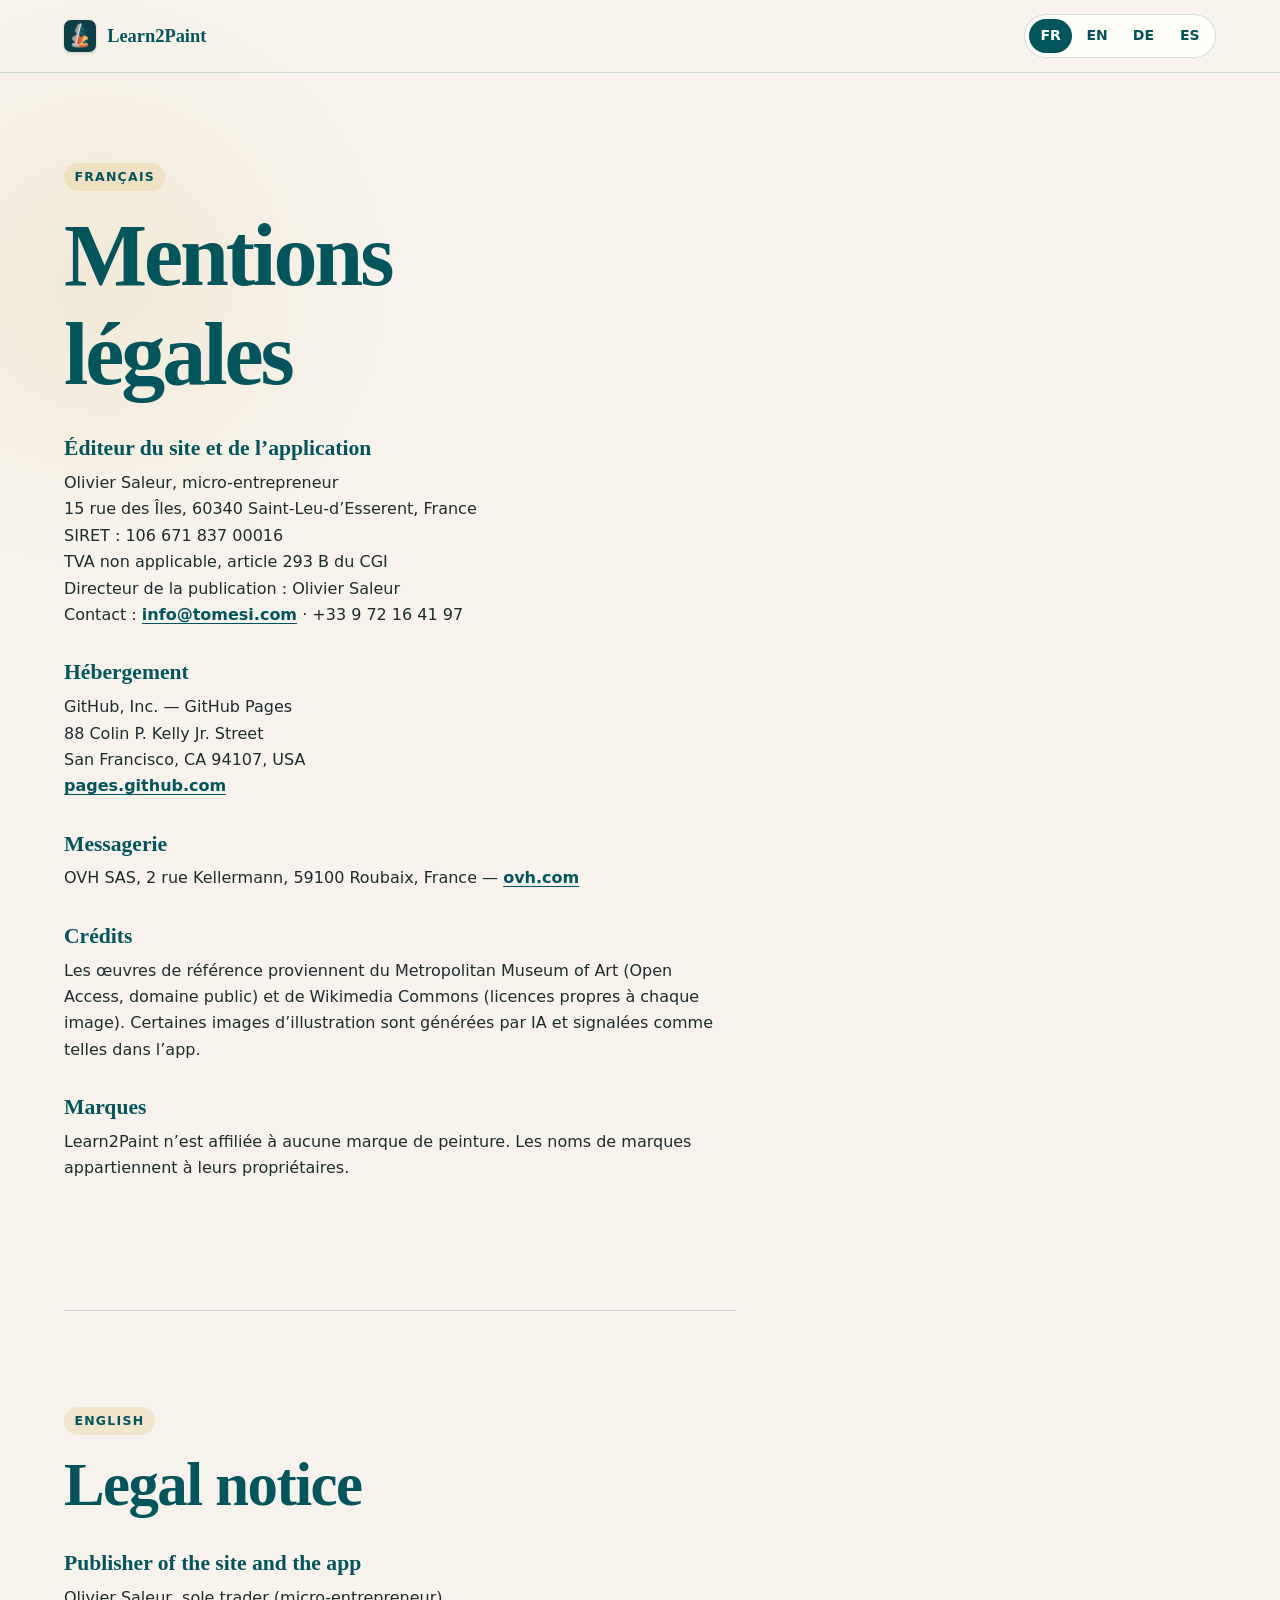
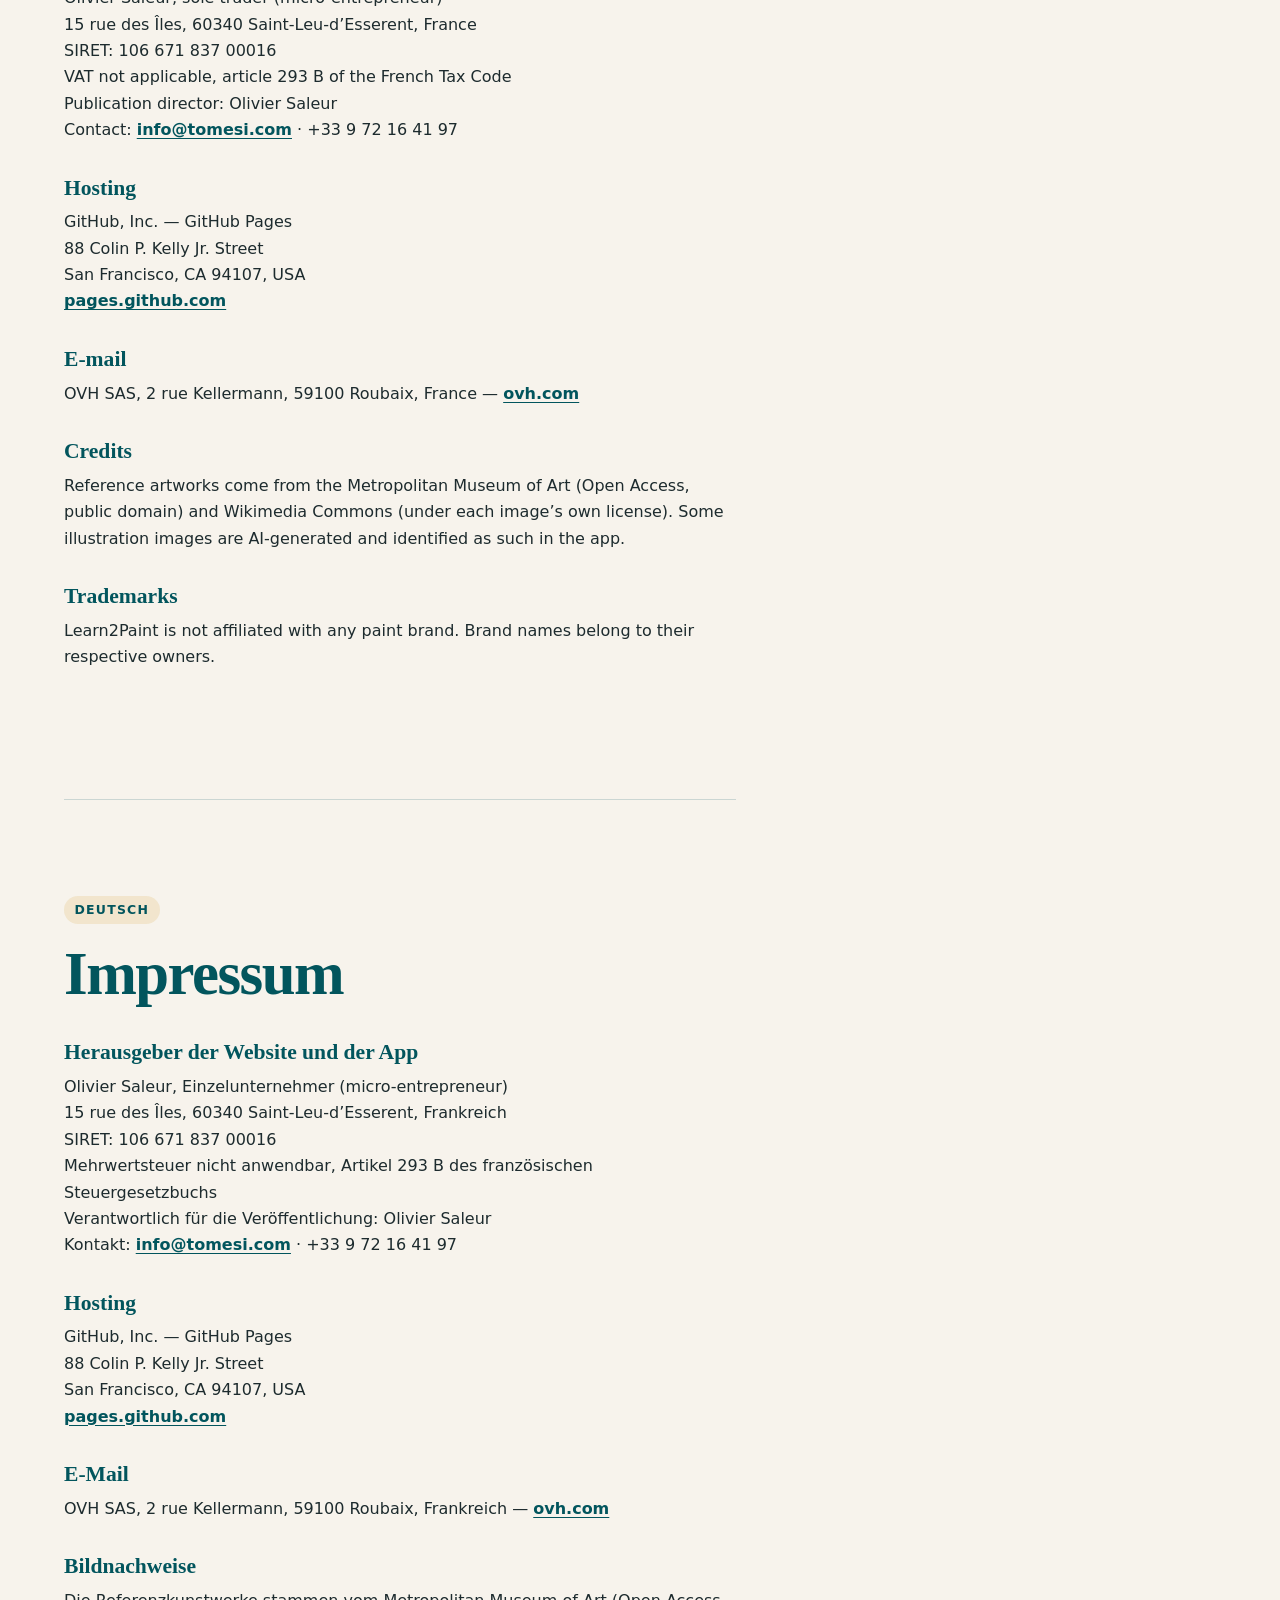
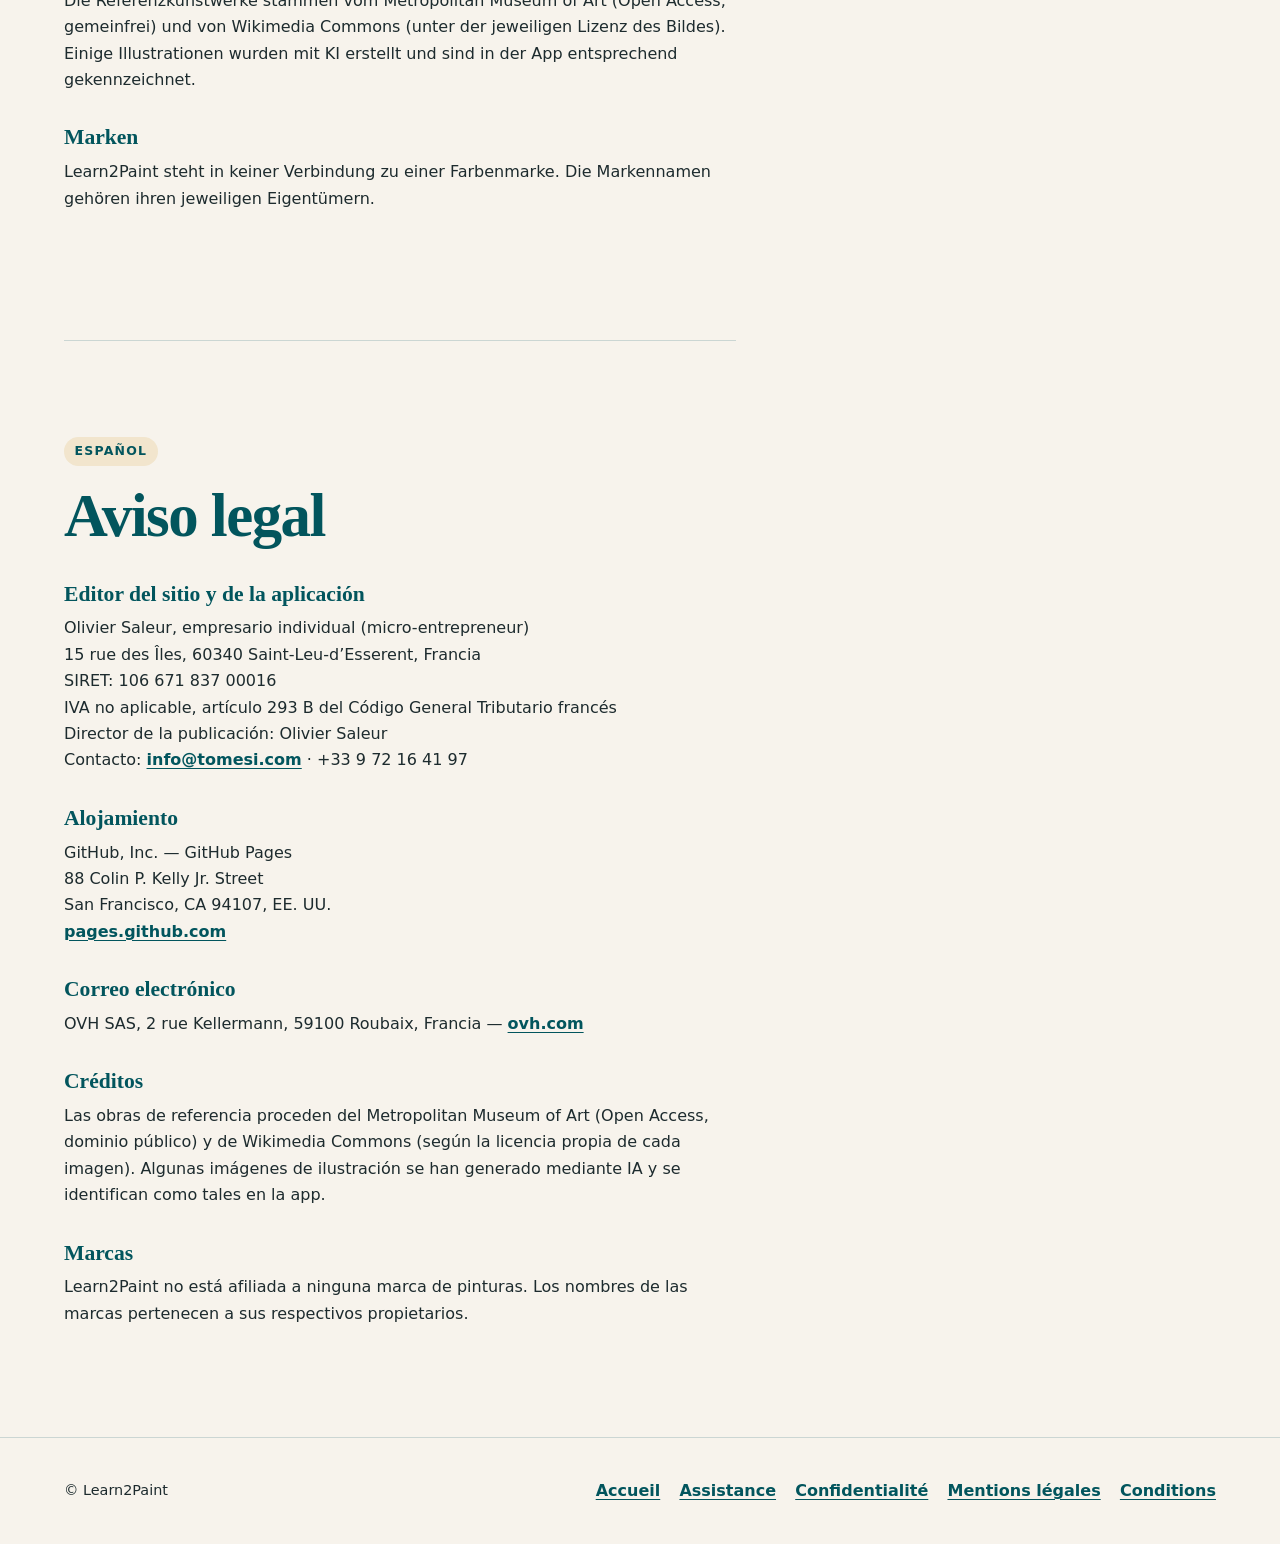
==== legal.html @ e727bf73 "Site Grey to Glory (copie de store/site) Co-Authored-By: Claude Opus 5.5 <noreply@anthropic.com>" ====
<!doctype html>
<html lang="fr">
<head>
  <meta charset="utf-8"><meta name="viewport" content="width=device-width, initial-scale=1">
  <meta name="description" content="Mentions légales et crédits de Learn2Paint.">
  <meta name="theme-color" content="#02555D" media="(prefers-color-scheme: light)"><meta name="theme-color" content="#142022" media="(prefers-color-scheme: dark)">
  <link rel="icon" type="image/png" href="logo.png"><link rel="apple-touch-icon" href="apple-touch-icon.png">
  <link rel="stylesheet" href="style.css"><title>Mentions légales — Learn2Paint</title>
</head>
<body>
  <header class="site-header"><div class="header-inner"><a class="brand" href="index.html"><img class="brand-mark brand-icon" src="logo.png" width="32" height="32" alt="">Learn2Paint</a><nav class="language-nav" aria-label="Choisir la langue / Choose language / Sprache wählen / Elegir idioma"><a href="#fr" lang="fr">FR</a><a href="#en" lang="en">EN</a><a href="#de" lang="de">DE</a><a href="#es" lang="es">ES</a></nav></div></header>
  <main class="page-shell">
    <section class="language-section prose-section" id="fr" aria-labelledby="legal-title"><span class="language-label">Français</span><h1 id="legal-title">Mentions légales</h1>
      <h3>Éditeur du site et de l’application</h3><p>Olivier Saleur, micro-entrepreneur<br>15 rue des Îles, 60340 Saint-Leu-d’Esserent, France<br>SIRET : 106 671 837 00016<br>TVA non applicable, article 293 B du CGI<br>Directeur de la publication : Olivier Saleur<br>Contact : <a href="mailto:info@tomesi.com">info@tomesi.com</a> · +33 9 72 16 41 97</p>
      <h3>Hébergement</h3><p>GitHub, Inc. — GitHub Pages<br>88 Colin P. Kelly Jr. Street<br>San Francisco, CA 94107, USA<br><a href="https://pages.github.com">pages.github.com</a></p>
      <h3>Messagerie</h3><p>OVH SAS, 2 rue Kellermann, 59100 Roubaix, France — <a href="https://www.ovh.com">ovh.com</a></p>
      <h3>Crédits</h3><p>Les œuvres de référence proviennent du Metropolitan Museum of Art (Open Access, domaine public) et de Wikimedia Commons (licences propres à chaque image). Certaines images d’illustration sont générées par IA et signalées comme telles dans l’app.</p>
      <h3>Marques</h3><p>Learn2Paint n’est affiliée à aucune marque de peinture. Les noms de marques appartiennent à leurs propriétaires.</p>
    </section>
    <section class="language-section prose-section" id="en" lang="en" aria-labelledby="legal-en-title"><span class="language-label">English</span><h2 id="legal-en-title">Legal notice</h2>
      <h3>Publisher of the site and the app</h3><p>Olivier Saleur, sole trader (micro-entrepreneur)<br>15 rue des Îles, 60340 Saint-Leu-d’Esserent, France<br>SIRET: 106 671 837 00016<br>VAT not applicable, article 293 B of the French Tax Code<br>Publication director: Olivier Saleur<br>Contact: <a href="mailto:info@tomesi.com">info@tomesi.com</a> · +33 9 72 16 41 97</p>
      <h3>Hosting</h3><p>GitHub, Inc. — GitHub Pages<br>88 Colin P. Kelly Jr. Street<br>San Francisco, CA 94107, USA<br><a href="https://pages.github.com">pages.github.com</a></p>
      <h3>E-mail</h3><p>OVH SAS, 2 rue Kellermann, 59100 Roubaix, France — <a href="https://www.ovh.com">ovh.com</a></p>
      <h3>Credits</h3><p>Reference artworks come from the Metropolitan Museum of Art (Open Access, public domain) and Wikimedia Commons (under each image’s own license). Some illustration images are AI-generated and identified as such in the app.</p>
      <h3>Trademarks</h3><p>Learn2Paint is not affiliated with any paint brand. Brand names belong to their respective owners.</p>
    </section>
    <section class="language-section prose-section" id="de" lang="de" aria-labelledby="legal-de-title"><span class="language-label">Deutsch</span><h2 id="legal-de-title">Impressum</h2>
      <h3>Herausgeber der Website und der App</h3><p>Olivier Saleur, Einzelunternehmer (micro-entrepreneur)<br>15 rue des Îles, 60340 Saint-Leu-d’Esserent, Frankreich<br>SIRET: 106 671 837 00016<br>Mehrwertsteuer nicht anwendbar, Artikel 293 B des französischen Steuergesetzbuchs<br>Verantwortlich für die Veröffentlichung: Olivier Saleur<br>Kontakt: <a href="mailto:info@tomesi.com">info@tomesi.com</a> · +33 9 72 16 41 97</p>
      <h3>Hosting</h3><p>GitHub, Inc. — GitHub Pages<br>88 Colin P. Kelly Jr. Street<br>San Francisco, CA 94107, USA<br><a href="https://pages.github.com">pages.github.com</a></p>
      <h3>E-Mail</h3><p>OVH SAS, 2 rue Kellermann, 59100 Roubaix, Frankreich — <a href="https://www.ovh.com">ovh.com</a></p>
      <h3>Bildnachweise</h3><p>Die Referenzkunstwerke stammen vom Metropolitan Museum of Art (Open Access, gemeinfrei) und von Wikimedia Commons (unter der jeweiligen Lizenz des Bildes). Einige Illustrationen wurden mit KI erstellt und sind in der App entsprechend gekennzeichnet.</p>
      <h3>Marken</h3><p>Learn2Paint steht in keiner Verbindung zu einer Farbenmarke. Die Markennamen gehören ihren jeweiligen Eigentümern.</p>
    </section>
    <section class="language-section prose-section" id="es" lang="es" aria-labelledby="legal-es-title"><span class="language-label">Español</span><h2 id="legal-es-title">Aviso legal</h2>
      <h3>Editor del sitio y de la aplicación</h3><p>Olivier Saleur, empresario individual (micro-entrepreneur)<br>15 rue des Îles, 60340 Saint-Leu-d’Esserent, Francia<br>SIRET: 106 671 837 00016<br>IVA no aplicable, artículo 293 B del Código General Tributario francés<br>Director de la publicación: Olivier Saleur<br>Contacto: <a href="mailto:info@tomesi.com">info@tomesi.com</a> · +33 9 72 16 41 97</p>
      <h3>Alojamiento</h3><p>GitHub, Inc. — GitHub Pages<br>88 Colin P. Kelly Jr. Street<br>San Francisco, CA 94107, EE. UU.<br><a href="https://pages.github.com">pages.github.com</a></p>
      <h3>Correo electrónico</h3><p>OVH SAS, 2 rue Kellermann, 59100 Roubaix, Francia — <a href="https://www.ovh.com">ovh.com</a></p>
      <h3>Créditos</h3><p>Las obras de referencia proceden del Metropolitan Museum of Art (Open Access, dominio público) y de Wikimedia Commons (según la licencia propia de cada imagen). Algunas imágenes de ilustración se han generado mediante IA y se identifican como tales en la app.</p>
      <h3>Marcas</h3><p>Learn2Paint no está afiliada a ninguna marca de pinturas. Los nombres de las marcas pertenecen a sus respectivos propietarios.</p>
    </section>
  </main>
  <footer class="site-footer"><div class="site-footer-inner"><p>© Learn2Paint</p><nav class="footer-nav" aria-label="Pied de page"><a href="index.html">Accueil</a><a href="support.html">Assistance</a><a href="privacy.html">Confidentialité</a><a href="legal.html">Mentions légales</a><a href="terms.html">Conditions</a></nav></div></footer>
</body></html>
---- style.css ----
:root {
  color-scheme: light dark;
  --paper: #f7f3ec;
  --paper-raised: #fffdf8;
  --ink: #1d2b2e;
  --petrol: #02555d;
  --clay: #c8553d;
  --clay-dark: #9f3f2d;
  --gold: #d8a83d;
  --line: rgba(2, 85, 93, 0.18);
  --shadow: 0 16px 40px rgba(29, 43, 46, 0.08);
}
* { box-sizing: border-box; }
html { scroll-behavior: smooth; }
body {
  margin: 0;
  background: radial-gradient(circle at 8% 6%, rgba(216, 168, 61, 0.12), transparent 18rem), var(--paper);
  color: var(--ink);
  font-family: -apple-system, BlinkMacSystemFont, "Segoe UI", system-ui, sans-serif;
  font-size: 1rem;
  line-height: 1.65;
}
a { color: var(--petrol); font-weight: 650; text-underline-offset: 0.18em; text-decoration-thickness: 0.08em; }
a:hover { color: var(--clay-dark); }
a:focus-visible, summary:focus-visible { outline: 3px solid var(--gold); outline-offset: 4px; border-radius: 0.2rem; }
.site-header { border-bottom: 1px solid var(--line); }
.header-inner, .page-shell, .site-footer-inner { width: min(100% - 2rem, 72rem); margin-inline: auto; }
.header-inner { display: flex; align-items: center; justify-content: space-between; gap: 1rem; min-height: 4.5rem; }
.brand { display: inline-flex; align-items: center; gap: 0.7rem; color: var(--petrol); font-family: "New York", Georgia, serif; font-size: 1.15rem; font-weight: 700; text-decoration: none; }
.brand-mark { width: 2rem; height: 2rem; flex: none; }
.language-nav { display: flex; align-items: center; gap: 0.25rem; padding: 0.25rem; border: 1px solid var(--line); border-radius: 999px; background: var(--paper-raised); }
.language-nav a { min-width: 2.65rem; padding: 0.35rem 0.65rem; border-radius: 999px; font-size: 0.875rem; text-align: center; text-decoration: none; }
.language-nav a:first-child { background: var(--petrol); color: #fff; }
main { padding: clamp(3rem, 7vw, 6.5rem) 0; }
.hero, .prose-section { max-width: 42rem; }
.eyebrow { margin: 0 0 0.75rem; color: var(--clay-dark); font-size: 0.82rem; font-weight: 800; letter-spacing: 0.14em; text-transform: uppercase; }
h1, h2, h3 { color: var(--petrol); font-family: "New York", Georgia, serif; line-height: 1.12; }
h1 { max-width: 13ch; margin: 0; font-size: clamp(2.7rem, 10vw, 5.5rem); letter-spacing: -0.035em; }
h2 { margin: 0 0 1rem; font-size: clamp(2rem, 7vw, 3.4rem); letter-spacing: -0.025em; }
h3 { margin: 0 0 0.6rem; font-size: 1.35rem; }
p, ul { margin-block: 0 1.25rem; }
.lead { max-width: 38rem; margin: 1.4rem 0 0; font-size: clamp(1.15rem, 3vw, 1.4rem); }
.hero-actions, .store-links { display: flex; flex-wrap: wrap; align-items: center; gap: 0.75rem; margin-top: 2rem; }
.button, .store-badge { display: inline-flex; align-items: center; justify-content: center; min-height: 3rem; padding: 0.7rem 1rem; border-radius: 0.8rem; background: var(--clay); color: #fff; font-size: 1.1875rem; font-weight: 750; text-decoration: none; box-shadow: 0 7px 18px rgba(159, 63, 45, 0.18); }
.button:hover, .store-badge:hover { background: var(--clay-dark); color: #fff; }
.store-badge { min-width: 10.5rem; background: var(--ink); box-shadow: none; }
.store-badge:hover { background: var(--petrol); }
.feature-grid { display: grid; grid-template-columns: 1fr; gap: 1rem; margin-top: clamp(3rem, 8vw, 6rem); }
.feature-card, .privacy-card, .contact-card, details { border: 1px solid var(--line); border-radius: 1rem; background: var(--paper-raised); box-shadow: var(--shadow); }
.feature-card { padding: 1.4rem; }
.feature-icon { width: 2.4rem; height: 2.4rem; margin-bottom: 1rem; color: var(--clay); }
.feature-card p { margin: 0; }
.privacy-card { position: relative; overflow: hidden; margin: clamp(3rem, 8vw, 6rem) 0; padding: clamp(1.5rem, 5vw, 2.5rem); border-left: 0.45rem solid var(--gold); }
.privacy-card h2 { max-width: 17ch; font-size: clamp(1.8rem, 5vw, 2.6rem); }
.privacy-card p:last-child { margin-bottom: 0; }
.language-section { scroll-margin-top: 1rem; }
.language-section + .language-section { margin-top: clamp(4.5rem, 12vw, 8rem); padding-top: clamp(3.5rem, 9vw, 6rem); border-top: 1px solid var(--line); }
.language-label { display: inline-block; margin-bottom: 1rem; padding: 0.25rem 0.65rem; border-radius: 999px; background: rgba(216, 168, 61, 0.18); color: var(--petrol); font-size: 0.78rem; font-weight: 850; letter-spacing: 0.1em; text-transform: uppercase; }
.prose-section h2 { font-size: clamp(2.2rem, 7vw, 3.8rem); }
.prose-section h3 { margin-top: 2rem; }
.prose-section li + li { margin-top: 0.65rem; }
.page-intro { max-width: 37rem; margin-bottom: 2.5rem; font-size: 1.12rem; }
.faq-list { display: grid; gap: 0.85rem; }
details { padding: 0 1.2rem; }
summary { cursor: pointer; color: var(--petrol); font-family: "New York", Georgia, serif; font-size: 1.1rem; font-weight: 700; line-height: 1.35; padding: 1.15rem 2rem 1.15rem 0; }
details p { padding: 0 0 1.2rem; }
.contact-card { margin-top: 2rem; padding: 1.4rem; }
.contact-card p:last-child, .legal-list { margin-bottom: 0; }
.notice { margin: 1.5rem 0; padding: 1rem 1.1rem; border-left: 0.35rem solid var(--clay); background: rgba(200, 85, 61, 0.09); border-radius: 0 0.75rem 0.75rem 0; }
.updated { color: var(--petrol); font-weight: 750; }
.site-footer { padding: 2.5rem 0; border-top: 1px solid var(--line); }
.site-footer-inner { display: grid; gap: 1rem; }
.footer-nav { display: flex; flex-wrap: wrap; gap: 0.6rem 1.2rem; }
.site-footer p { margin: 0; font-size: 0.9rem; }
@media (max-width: 34rem) {
  .header-inner { align-items: flex-start; flex-direction: column; padding-block: 0.85rem; }
  .language-nav { width: 100%; }
  .language-nav a { flex: 1; min-width: 0; padding-inline: 0.35rem; }
}
@media (min-width: 42rem) {
  .feature-grid { grid-template-columns: repeat(2, 1fr); }
  .site-footer-inner { grid-template-columns: 1fr auto; align-items: center; }
}
@media (min-width: 64rem) { .feature-grid { grid-template-columns: repeat(3, 1fr); } }
@media (prefers-reduced-motion: reduce) { html { scroll-behavior: auto; } }
@media (prefers-color-scheme: dark) {
  :root { --paper: #142022; --paper-raised: #1b2b2e; --ink: #e9e4da; --petrol: #7cc6c9; --clay-dark: #ef8068; --line: rgba(124, 198, 201, 0.22); --shadow: 0 16px 40px rgba(0, 0, 0, 0.16); }
  body { background: radial-gradient(circle at 8% 6%, rgba(216, 168, 61, 0.08), transparent 18rem), var(--paper); }
  .language-nav a:first-child, .store-badge { color: #102022; }
  .language-nav a:first-child { background: #7cc6c9; }
  .store-badge { background: #e9e4da; }
  .button, .button:hover { color: #fff; }
}

/* The app icon as the logo: rounded like on the home screen. */
.brand-icon { border-radius: 22%; box-shadow: 0 1px 3px rgba(0, 0, 0, 0.18); }

/* Not published yet: shown, not clickable. */
.store-badge-soon, .store-badge-soon:hover { background: transparent; color: var(--muted, #6b6f6a); border: 1.5px dashed currentColor; box-shadow: none; cursor: default; }
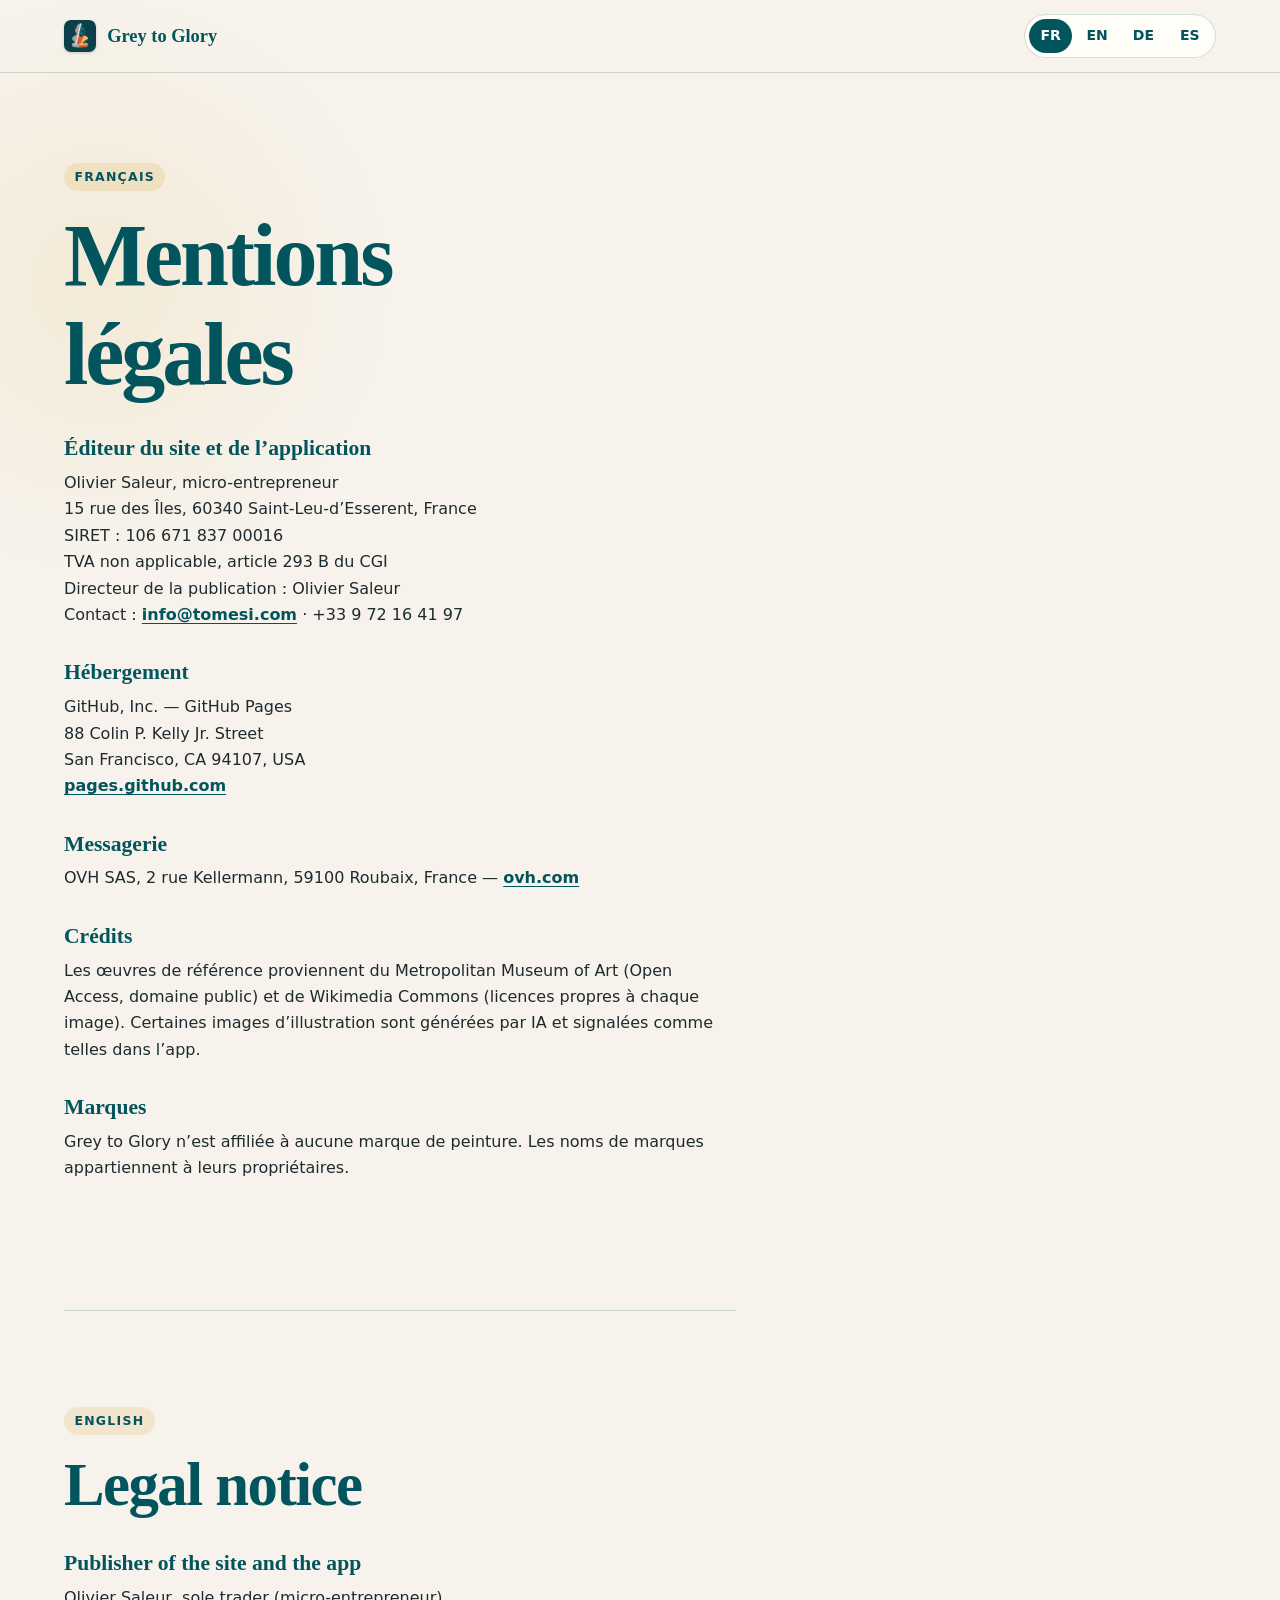
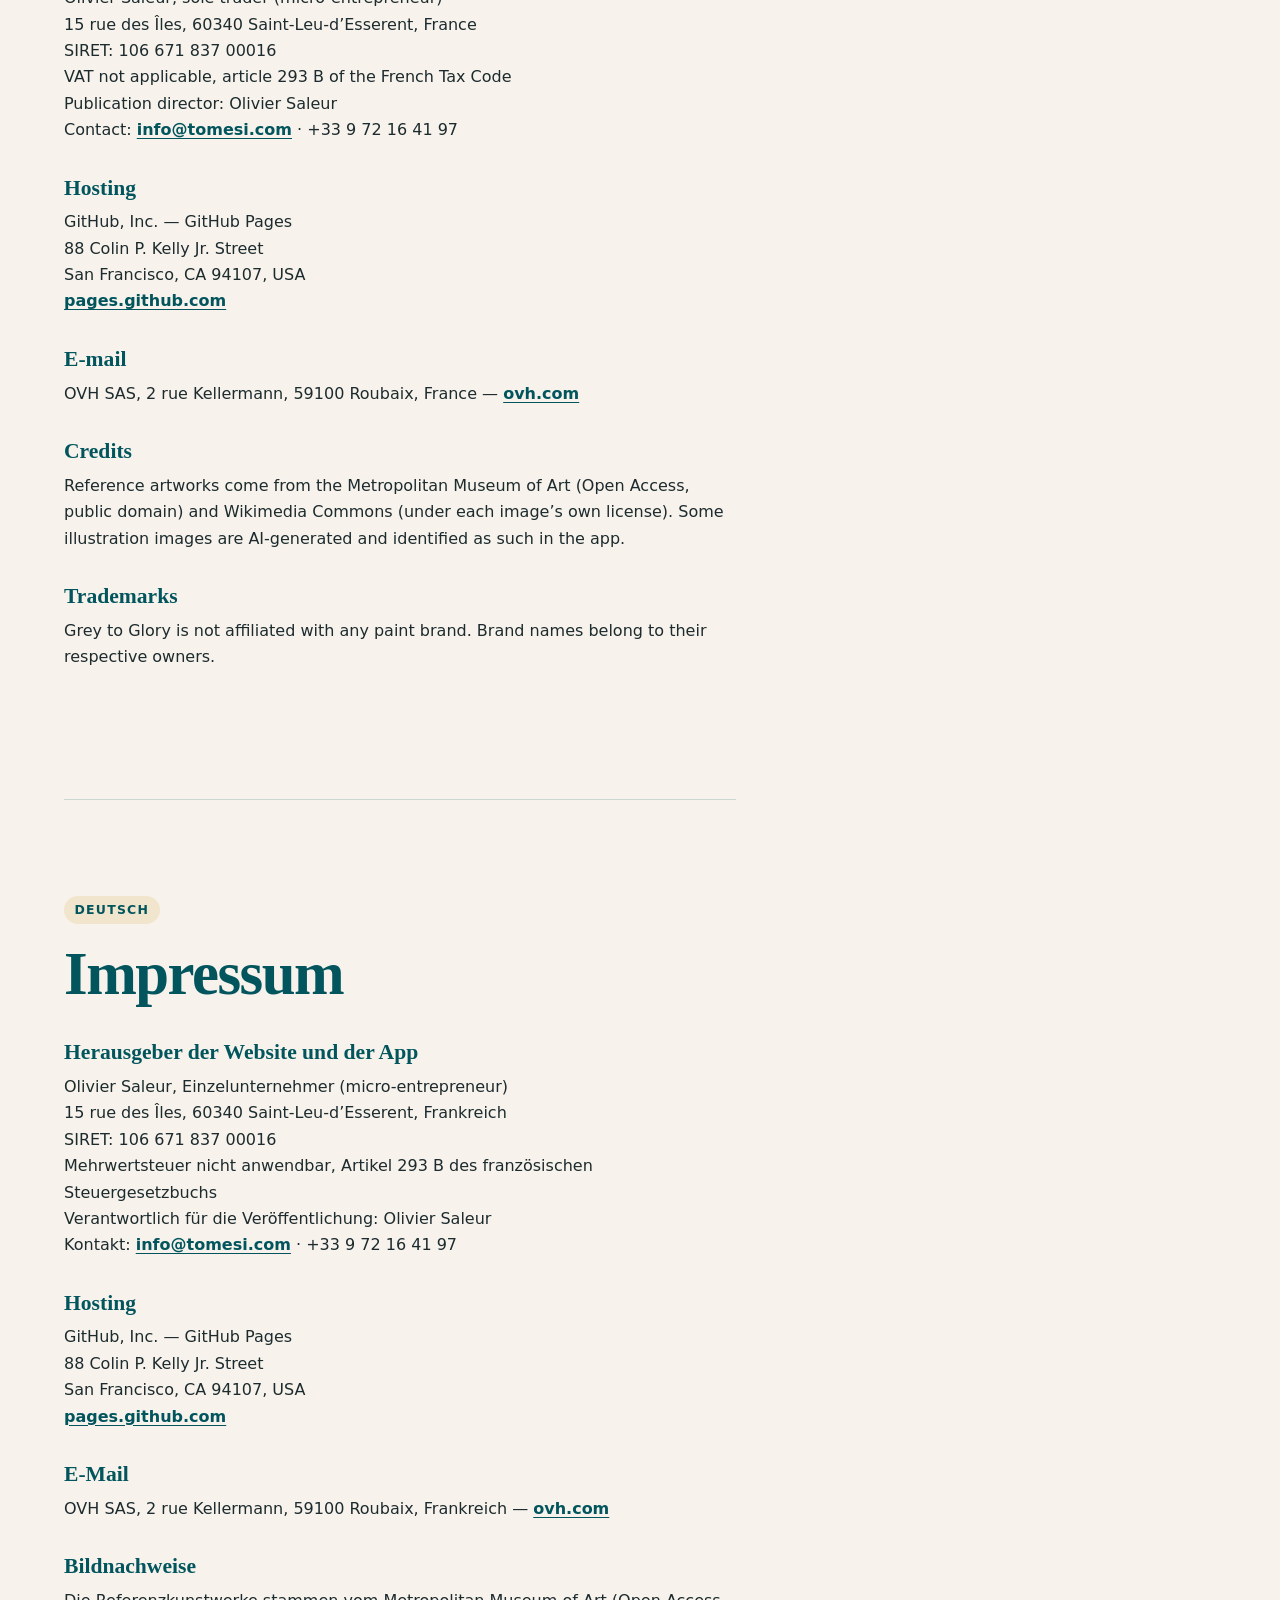
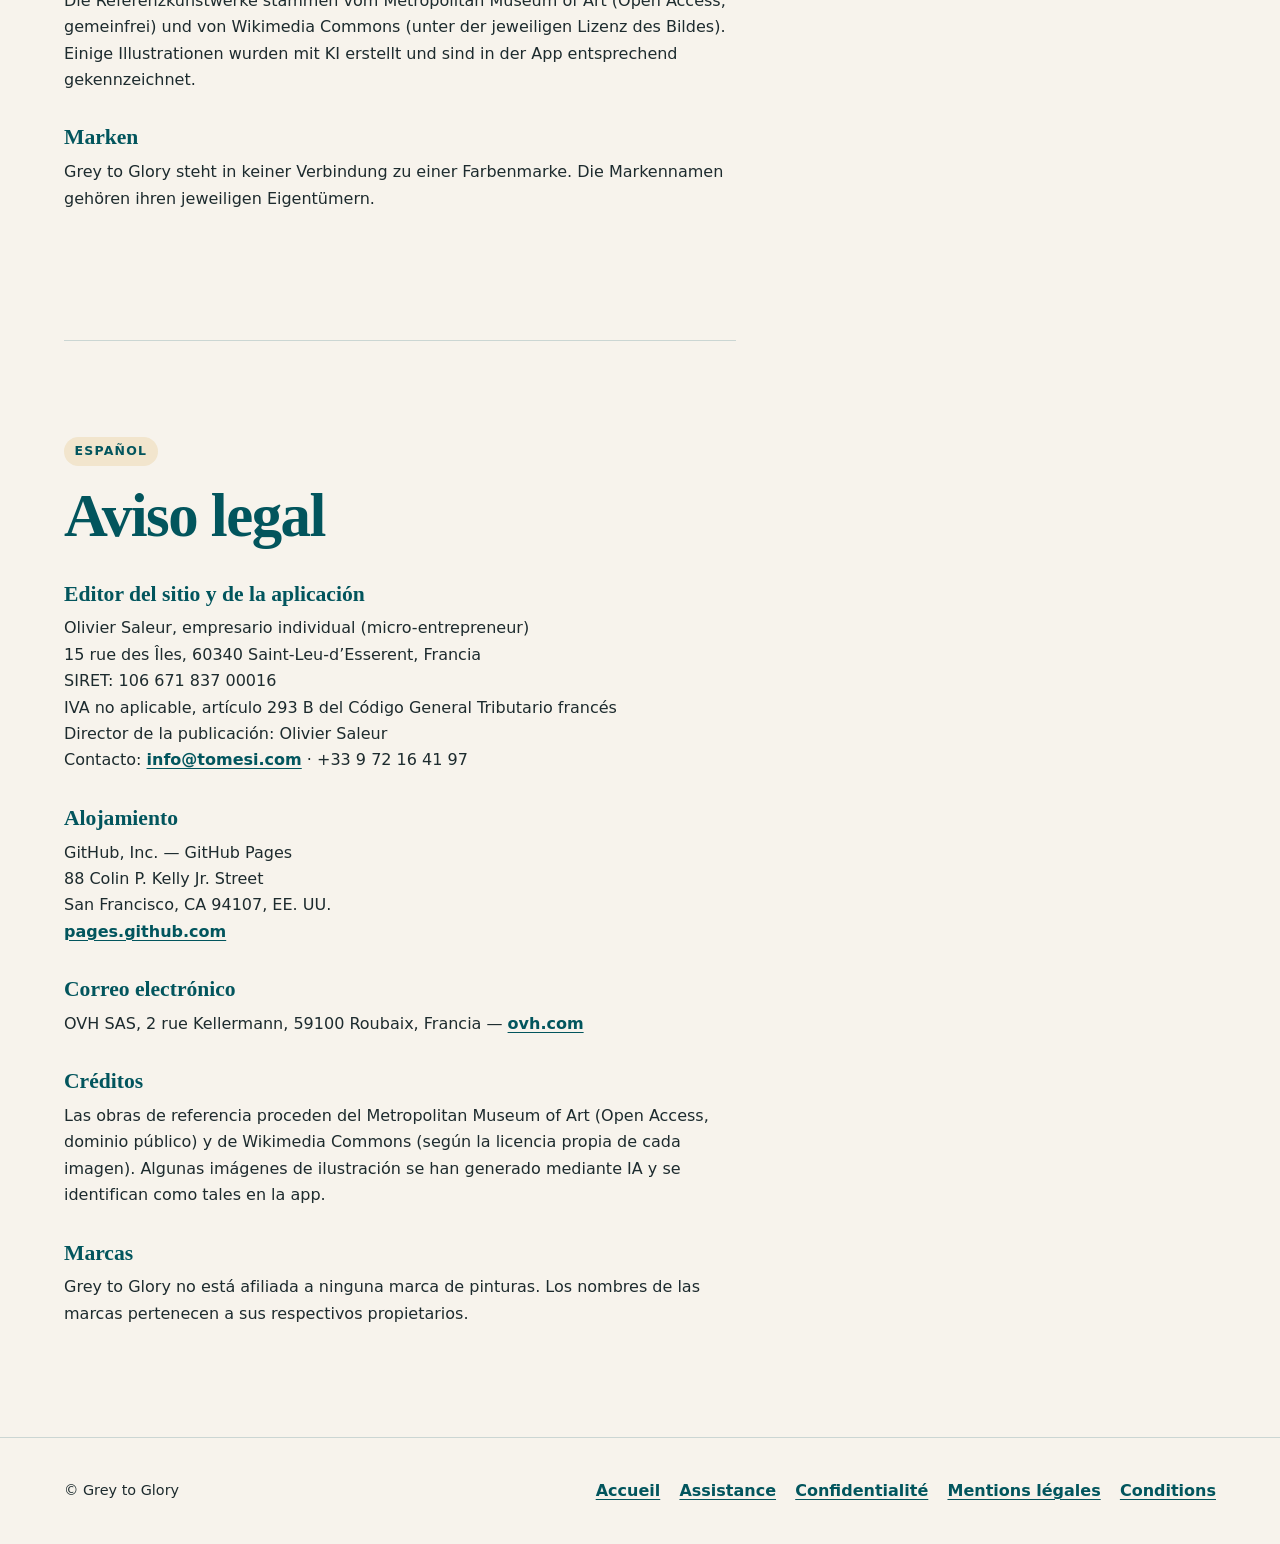
==== commit 9d088e20: "Grey to Glory partout, nouvel accueil : une langue à la fois et de vraies captures Co-Authored-By: C" ====
--- a/legal.html
+++ b/legal.html
@@ -2,42 +2,42 @@
 <html lang="fr">
 <head>
   <meta charset="utf-8"><meta name="viewport" content="width=device-width, initial-scale=1">
-  <meta name="description" content="Mentions légales et crédits de Learn2Paint.">
+  <meta name="description" content="Mentions légales et crédits de Grey to Glory.">
   <meta name="theme-color" content="#02555D" media="(prefers-color-scheme: light)"><meta name="theme-color" content="#142022" media="(prefers-color-scheme: dark)">
   <link rel="icon" type="image/png" href="logo.png"><link rel="apple-touch-icon" href="apple-touch-icon.png">
-  <link rel="stylesheet" href="style.css"><title>Mentions légales — Learn2Paint</title>
+  <link rel="stylesheet" href="style.css"><title>Mentions légales — Grey to Glory</title>
 </head>
 <body>
-  <header class="site-header"><div class="header-inner"><a class="brand" href="index.html"><img class="brand-mark brand-icon" src="logo.png" width="32" height="32" alt="">Learn2Paint</a><nav class="language-nav" aria-label="Choisir la langue / Choose language / Sprache wählen / Elegir idioma"><a href="#fr" lang="fr">FR</a><a href="#en" lang="en">EN</a><a href="#de" lang="de">DE</a><a href="#es" lang="es">ES</a></nav></div></header>
+  <header class="site-header"><div class="header-inner"><a class="brand" href="index.html"><img class="brand-mark brand-icon" src="logo.png" width="32" height="32" alt="">Grey to Glory</a><nav class="language-nav" aria-label="Choisir la langue / Choose language / Sprache wählen / Elegir idioma"><a href="#fr" lang="fr">FR</a><a href="#en" lang="en">EN</a><a href="#de" lang="de">DE</a><a href="#es" lang="es">ES</a></nav></div></header>
   <main class="page-shell">
     <section class="language-section prose-section" id="fr" aria-labelledby="legal-title"><span class="language-label">Français</span><h1 id="legal-title">Mentions légales</h1>
       <h3>Éditeur du site et de l’application</h3><p>Olivier Saleur, micro-entrepreneur<br>15 rue des Îles, 60340 Saint-Leu-d’Esserent, France<br>SIRET : 106 671 837 00016<br>TVA non applicable, article 293 B du CGI<br>Directeur de la publication : Olivier Saleur<br>Contact : <a href="mailto:info@tomesi.com">info@tomesi.com</a> · +33 9 72 16 41 97</p>
       <h3>Hébergement</h3><p>GitHub, Inc. — GitHub Pages<br>88 Colin P. Kelly Jr. Street<br>San Francisco, CA 94107, USA<br><a href="https://pages.github.com">pages.github.com</a></p>
       <h3>Messagerie</h3><p>OVH SAS, 2 rue Kellermann, 59100 Roubaix, France — <a href="https://www.ovh.com">ovh.com</a></p>
       <h3>Crédits</h3><p>Les œuvres de référence proviennent du Metropolitan Museum of Art (Open Access, domaine public) et de Wikimedia Commons (licences propres à chaque image). Certaines images d’illustration sont générées par IA et signalées comme telles dans l’app.</p>
-      <h3>Marques</h3><p>Learn2Paint n’est affiliée à aucune marque de peinture. Les noms de marques appartiennent à leurs propriétaires.</p>
+      <h3>Marques</h3><p>Grey to Glory n’est affiliée à aucune marque de peinture. Les noms de marques appartiennent à leurs propriétaires.</p>
     </section>
     <section class="language-section prose-section" id="en" lang="en" aria-labelledby="legal-en-title"><span class="language-label">English</span><h2 id="legal-en-title">Legal notice</h2>
       <h3>Publisher of the site and the app</h3><p>Olivier Saleur, sole trader (micro-entrepreneur)<br>15 rue des Îles, 60340 Saint-Leu-d’Esserent, France<br>SIRET: 106 671 837 00016<br>VAT not applicable, article 293 B of the French Tax Code<br>Publication director: Olivier Saleur<br>Contact: <a href="mailto:info@tomesi.com">info@tomesi.com</a> · +33 9 72 16 41 97</p>
       <h3>Hosting</h3><p>GitHub, Inc. — GitHub Pages<br>88 Colin P. Kelly Jr. Street<br>San Francisco, CA 94107, USA<br><a href="https://pages.github.com">pages.github.com</a></p>
       <h3>E-mail</h3><p>OVH SAS, 2 rue Kellermann, 59100 Roubaix, France — <a href="https://www.ovh.com">ovh.com</a></p>
       <h3>Credits</h3><p>Reference artworks come from the Metropolitan Museum of Art (Open Access, public domain) and Wikimedia Commons (under each image’s own license). Some illustration images are AI-generated and identified as such in the app.</p>
-      <h3>Trademarks</h3><p>Learn2Paint is not affiliated with any paint brand. Brand names belong to their respective owners.</p>
+      <h3>Trademarks</h3><p>Grey to Glory is not affiliated with any paint brand. Brand names belong to their respective owners.</p>
     </section>
     <section class="language-section prose-section" id="de" lang="de" aria-labelledby="legal-de-title"><span class="language-label">Deutsch</span><h2 id="legal-de-title">Impressum</h2>
       <h3>Herausgeber der Website und der App</h3><p>Olivier Saleur, Einzelunternehmer (micro-entrepreneur)<br>15 rue des Îles, 60340 Saint-Leu-d’Esserent, Frankreich<br>SIRET: 106 671 837 00016<br>Mehrwertsteuer nicht anwendbar, Artikel 293 B des französischen Steuergesetzbuchs<br>Verantwortlich für die Veröffentlichung: Olivier Saleur<br>Kontakt: <a href="mailto:info@tomesi.com">info@tomesi.com</a> · +33 9 72 16 41 97</p>
       <h3>Hosting</h3><p>GitHub, Inc. — GitHub Pages<br>88 Colin P. Kelly Jr. Street<br>San Francisco, CA 94107, USA<br><a href="https://pages.github.com">pages.github.com</a></p>
       <h3>E-Mail</h3><p>OVH SAS, 2 rue Kellermann, 59100 Roubaix, Frankreich — <a href="https://www.ovh.com">ovh.com</a></p>
       <h3>Bildnachweise</h3><p>Die Referenzkunstwerke stammen vom Metropolitan Museum of Art (Open Access, gemeinfrei) und von Wikimedia Commons (unter der jeweiligen Lizenz des Bildes). Einige Illustrationen wurden mit KI erstellt und sind in der App entsprechend gekennzeichnet.</p>
-      <h3>Marken</h3><p>Learn2Paint steht in keiner Verbindung zu einer Farbenmarke. Die Markennamen gehören ihren jeweiligen Eigentümern.</p>
+      <h3>Marken</h3><p>Grey to Glory steht in keiner Verbindung zu einer Farbenmarke. Die Markennamen gehören ihren jeweiligen Eigentümern.</p>
     </section>
     <section class="language-section prose-section" id="es" lang="es" aria-labelledby="legal-es-title"><span class="language-label">Español</span><h2 id="legal-es-title">Aviso legal</h2>
       <h3>Editor del sitio y de la aplicación</h3><p>Olivier Saleur, empresario individual (micro-entrepreneur)<br>15 rue des Îles, 60340 Saint-Leu-d’Esserent, Francia<br>SIRET: 106 671 837 00016<br>IVA no aplicable, artículo 293 B del Código General Tributario francés<br>Director de la publicación: Olivier Saleur<br>Contacto: <a href="mailto:info@tomesi.com">info@tomesi.com</a> · +33 9 72 16 41 97</p>
       <h3>Alojamiento</h3><p>GitHub, Inc. — GitHub Pages<br>88 Colin P. Kelly Jr. Street<br>San Francisco, CA 94107, EE. UU.<br><a href="https://pages.github.com">pages.github.com</a></p>
       <h3>Correo electrónico</h3><p>OVH SAS, 2 rue Kellermann, 59100 Roubaix, Francia — <a href="https://www.ovh.com">ovh.com</a></p>
       <h3>Créditos</h3><p>Las obras de referencia proceden del Metropolitan Museum of Art (Open Access, dominio público) y de Wikimedia Commons (según la licencia propia de cada imagen). Algunas imágenes de ilustración se han generado mediante IA y se identifican como tales en la app.</p>
-      <h3>Marcas</h3><p>Learn2Paint no está afiliada a ninguna marca de pinturas. Los nombres de las marcas pertenecen a sus respectivos propietarios.</p>
+      <h3>Marcas</h3><p>Grey to Glory no está afiliada a ninguna marca de pinturas. Los nombres de las marcas pertenecen a sus respectivos propietarios.</p>
     </section>
   </main>
-  <footer class="site-footer"><div class="site-footer-inner"><p>© Learn2Paint</p><nav class="footer-nav" aria-label="Pied de page"><a href="index.html">Accueil</a><a href="support.html">Assistance</a><a href="privacy.html">Confidentialité</a><a href="legal.html">Mentions légales</a><a href="terms.html">Conditions</a></nav></div></footer>
+  <footer class="site-footer"><div class="site-footer-inner"><p>© Grey to Glory</p><nav class="footer-nav" aria-label="Pied de page"><a href="index.html">Accueil</a><a href="support.html">Assistance</a><a href="privacy.html">Confidentialité</a><a href="legal.html">Mentions légales</a><a href="terms.html">Conditions</a></nav></div></footer>
 </body></html>
--- a/style.css
+++ b/style.css
@@ -2,6 +2,7 @@
   color-scheme: light dark;
   --paper: #f7f3ec;
   --paper-raised: #fffdf8;
+  --muted: #6b6f6a;
   --ink: #1d2b2e;
   --petrol: #02555d;
   --clay: #c8553d;
@@ -97,3 +98,33 @@
 
 /* Not published yet: shown, not clickable. */
 .store-badge-soon, .store-badge-soon:hover { background: transparent; color: var(--muted, #6b6f6a); border: 1.5px dashed currentColor; box-shadow: none; cursor: default; }
+
+/* Home: one language at a time (the one in the address, French by default), real screenshots instead of icon cards. */
+.home main { padding-top: clamp(2rem, 5vw, 4rem); }
+.home .language-section { display: none; }
+.home .language-section:target, .home main:not(:has(.language-section:target)) #fr { display: block; }
+.home .language-section + .language-section { margin: 0; padding: 0; border: 0; }
+.home:has(#en:target) .language-nav a[href="#en"], .home:has(#es:target) .language-nav a[href="#es"], .home:has(#de:target) .language-nav a[href="#de"],
+.home:not(:has(.language-section:target)) .language-nav a[href="#fr"], .home:has(#fr:target) .language-nav a[href="#fr"] { background: var(--petrol); color: #fff; }
+.home .language-nav a:first-child { background: none; color: var(--petrol); }
+.home:not(:has(.language-section:target)) .language-nav a[href="#fr"], .home:has(#fr:target) .language-nav a[href="#fr"] { background: var(--petrol); color: #fff; }
+.hero { display: grid; gap: 2.5rem; align-items: center; max-width: none; }
+.title { max-width: 14ch; margin: 0; font-size: clamp(2.5rem, 8vw, 4.6rem); letter-spacing: -0.03em; }
+.actions { display: flex; flex-wrap: wrap; align-items: center; gap: 0.6rem 1.4rem; margin: 2rem 0 0; }
+.text-link { text-decoration: none; }
+.shot { display: block; width: min(100%, 17.5rem); height: auto; border-radius: 2rem; border: 1px solid var(--line); box-shadow: 0 24px 50px -28px rgba(12, 65, 74, 0.45); }
+.shot-hero { justify-self: center; }
+.row { display: grid; gap: 1.6rem; align-items: center; padding: clamp(3rem, 8vw, 5.5rem) 0; border-top: 1px solid var(--line); }
+.row:first-of-type { margin-top: clamp(3rem, 8vw, 5rem); }
+.row .shot { justify-self: center; }
+.row h2 { font-size: clamp(1.8rem, 5vw, 2.6rem); }
+.row-text p:last-child { margin: 0; max-width: 34rem; font-size: 1.08rem; }
+.num { margin: 0 0 0.5rem; color: var(--clay); font-size: 0.9rem; font-weight: 800; letter-spacing: 0.08em; font-variant-numeric: tabular-nums; }
+.closing { padding: clamp(3rem, 8vw, 5rem) 0 1rem; border-top: 1px solid var(--line); max-width: 40rem; }
+.closing p { margin: 0 0 0.9rem; }
+.soon { color: var(--muted, #6b6f6a); font-size: 0.95rem; }
+@media (min-width: 48rem) {
+  .hero { grid-template-columns: 1.2fr 0.8fr; }
+  .row { grid-template-columns: 1fr 1fr; gap: 4rem; }
+  .row:nth-of-type(even) .row-text { order: 2; }
+}
